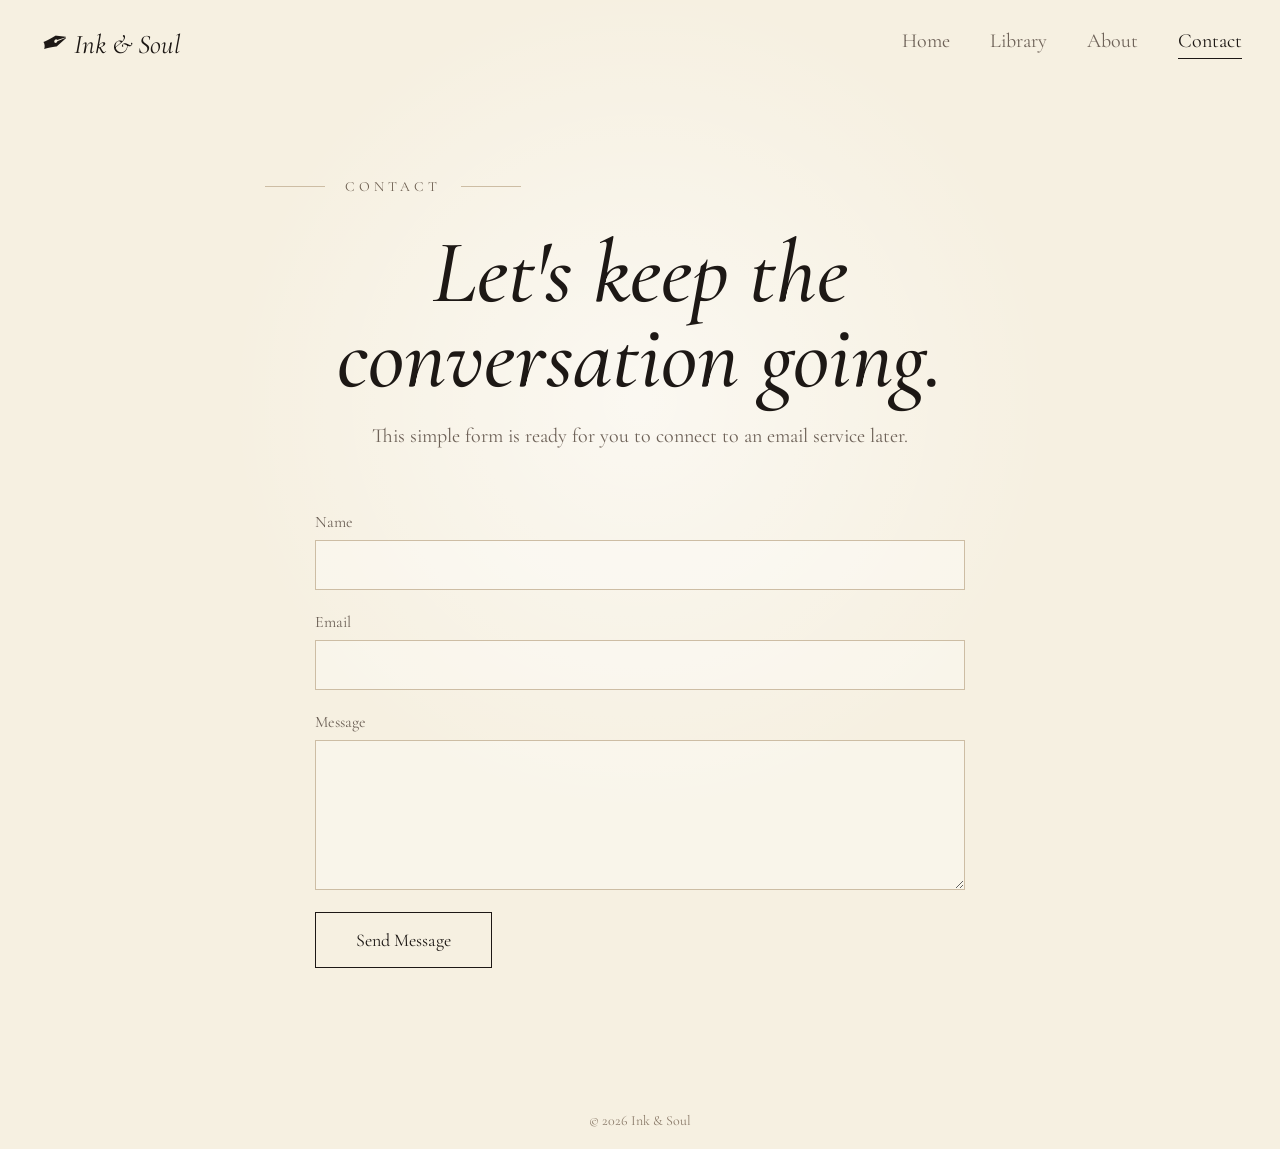
==== contact.html @ 9edda0e9 "Add files via upload" ====
<!DOCTYPE html>
<html lang="en">
<head>
  <meta charset="UTF-8">
  <meta name="viewport" content="width=device-width, initial-scale=1.0">
  <title>Contact — Ink & Soul</title>
  <link rel="stylesheet" href="style.css">
</head>
<body>
  <header class="site-header">
    <a class="brand" href="index.html"><span class="brand-mark">✒</span><span>Ink &amp; Soul</span></a>
    <button class="menu-toggle" aria-label="Open menu">☰</button>
    <nav class="nav">
      <a href="index.html">Home</a>
      <a href="library.html">Library</a>
      <a href="about.html">About</a>
      <a class="active" href="contact.html">Contact</a>
    </nav>
  </header>

  <main class="page narrow">
    <div class="eyebrow"><span></span> CONTACT <span></span></div>
    <h1>Let's keep the conversation going.</h1>
    <p class="page-intro">This simple form is ready for you to connect to an email service later.</p>

    <form class="contact-form" onsubmit="handleContact(event)">
      <label>Name<input type="text" name="name" required></label>
      <label>Email<input type="email" name="email" required></label>
      <label>Message<textarea name="message" rows="6" required></textarea></label>
      <button class="button" type="submit">Send Message</button>
      <p id="form-message" class="form-message"></p>
    </form>
  </main>

  <footer>© <span class="year"></span> Ink &amp; Soul</footer>
  <script src="script.js"></script>
</body>
</html>
---- style.css ----
@import url('https://fonts.googleapis.com/css2?family=Cormorant+Garamond:ital,wght@0,400;0,500;0,600;1,400&family=Libre+Baskerville:wght@400;700&display=swap');

:root {
  --paper: #f6f0e1;
  --ink: #1d1815;
  --muted: #6e6258;
  --line: #cdbda4;
  --accent: #9a7656;
}

* { box-sizing: border-box; }

html { scroll-behavior: smooth; }

body {
  margin: 0;
  min-height: 100vh;
  background:
    radial-gradient(circle at 50% 35%, rgba(255,255,255,.55), transparent 42%),
    var(--paper);
  color: var(--ink);
  font-family: "Libre Baskerville", Georgia, serif;
}

.site-header {
  height: 88px;
  padding: 20px 3%;
  display: flex;
  align-items: center;
  justify-content: space-between;
}

.brand {
  display: flex;
  align-items: center;
  gap: 8px;
  color: var(--ink);
  text-decoration: none;
  font-family: "Cormorant Garamond", Georgia, serif;
  font-size: 27px;
  font-style: italic;
}

.brand-mark {
  font-size: 34px;
  transform: rotate(-20deg);
  display: inline-block;
}

.nav { display: flex; gap: 40px; }

.nav a {
  color: var(--muted);
  text-decoration: none;
  font-family: "Cormorant Garamond", Georgia, serif;
  font-size: 20px;
  transition: color .2s;
}

.nav a:hover, .nav a.active {
  color: var(--ink);
}

.nav a.active {
  border-bottom: 1px solid var(--ink);
  padding-bottom: 5px;
}

.menu-toggle {
  display: none;
  border: 0;
  background: none;
  font-size: 26px;
  color: var(--ink);
}

.hero {
  min-height: calc(100vh - 128px);
  display: flex;
  align-items: center;
  flex-direction: column;
  text-align: center;
  padding: 90px 20px 80px;
}

.eyebrow {
  display: flex;
  align-items: center;
  gap: 20px;
  color: #6d5f51;
  font-family: "Cormorant Garamond", Georgia, serif;
  letter-spacing: 4px;
  font-size: 14px;
}

.eyebrow span {
  width: 60px;
  height: 1px;
  background: var(--line);
}

.hero h1 {
  margin: 45px 0 25px;
  font-family: "Cormorant Garamond", Georgia, serif;
  font-size: clamp(80px, 11vw, 155px);
  line-height: .75;
  font-weight: 500;
  font-style: italic;
  letter-spacing: -5px;
}

.tagline {
  margin: 30px 0 20px;
  font-family: "Cormorant Garamond", Georgia, serif;
  font-style: italic;
  font-size: 28px;
  color: var(--muted);
}

.intro {
  max-width: 610px;
  margin: 0 auto 50px;
  color: #685b50;
  font-family: "Cormorant Garamond", Georgia, serif;
  font-size: 22px;
  line-height: 1.55;
}

.button {
  display: inline-block;
  padding: 16px 40px;
  border: 1px solid var(--ink);
  background: transparent;
  color: var(--ink);
  text-decoration: none;
  font: 18px "Cormorant Garamond", Georgia, serif;
  cursor: pointer;
  transition: background .2s, color .2s;
}

.button:hover {
  background: var(--ink);
  color: var(--paper);
}

.page {
  max-width: 1100px;
  margin: 0 auto;
  padding: 90px 25px 110px;
  text-align: center;
}

.page h1 {
  margin: 35px 0 20px;
  font: italic 500 clamp(50px, 7vw, 90px)/.95 "Cormorant Garamond", Georgia, serif;
}

.page-intro {
  max-width: 650px;
  margin: 0 auto 60px;
  color: var(--muted);
  font: 20px/1.6 "Cormorant Garamond", Georgia, serif;
}

.cards {
  display: grid;
  grid-template-columns: repeat(3, 1fr);
  gap: 24px;
  text-align: left;
}

.card {
  padding: 35px;
  border: 1px solid var(--line);
  background: rgba(255,255,255,.18);
}

.card .type {
  color: var(--accent);
  font-size: 12px;
  letter-spacing: 3px;
}

.card h2 {
  font: 500 34px "Cormorant Garamond", Georgia, serif;
}

.card p {
  color: var(--muted);
  line-height: 1.7;
}

.read-more {
  color: var(--ink);
  font-family: "Cormorant Garamond", Georgia, serif;
  text-decoration: none;
}

.narrow { max-width: 800px; }

.prose {
  text-align: left;
  font: 22px/1.8 "Cormorant Garamond", Georgia, serif;
  color: var(--muted);
  margin-top: 45px;
}

.contact-form {
  max-width: 650px;
  margin: 40px auto 0;
  text-align: left;
}

.contact-form label {
  display: block;
  margin: 22px 0;
  color: var(--muted);
  font: 16px "Cormorant Garamond", Georgia, serif;
}

.contact-form input,
.contact-form textarea {
  display: block;
  width: 100%;
  margin-top: 8px;
  padding: 14px;
  border: 1px solid var(--line);
  background: rgba(255,255,255,.3);
  color: var(--ink);
  font: 17px Georgia, serif;
  outline: none;
}

.contact-form input:focus,
.contact-form textarea:focus {
  border-color: var(--ink);
}

.form-message {
  color: var(--muted);
  font-size: 14px;
}

footer {
  text-align: center;
  padding: 20px;
  color: #8a7a69;
  font: 14px "Cormorant Garamond", Georgia, serif;
}

@media (max-width: 700px) {
  .site-header { height: 75px; padding: 16px 5%; }
  .menu-toggle { display: block; }
  .nav {
    display: none;
    position: absolute;
    top: 75px;
    right: 5%;
    left: 5%;
    padding: 20px;
    flex-direction: column;
    gap: 18px;
    background: var(--paper);
    border: 1px solid var(--line);
    z-index: 10;
  }
  .nav.open { display: flex; }
  .hero { padding-top: 80px; }
  .hero h1 { font-size: 78px; letter-spacing: -3px; }
  .tagline { font-size: 24px; }
  .intro { font-size: 20px; }
  .cards { grid-template-columns: 1fr; }
  .page { padding-top: 65px; }
}
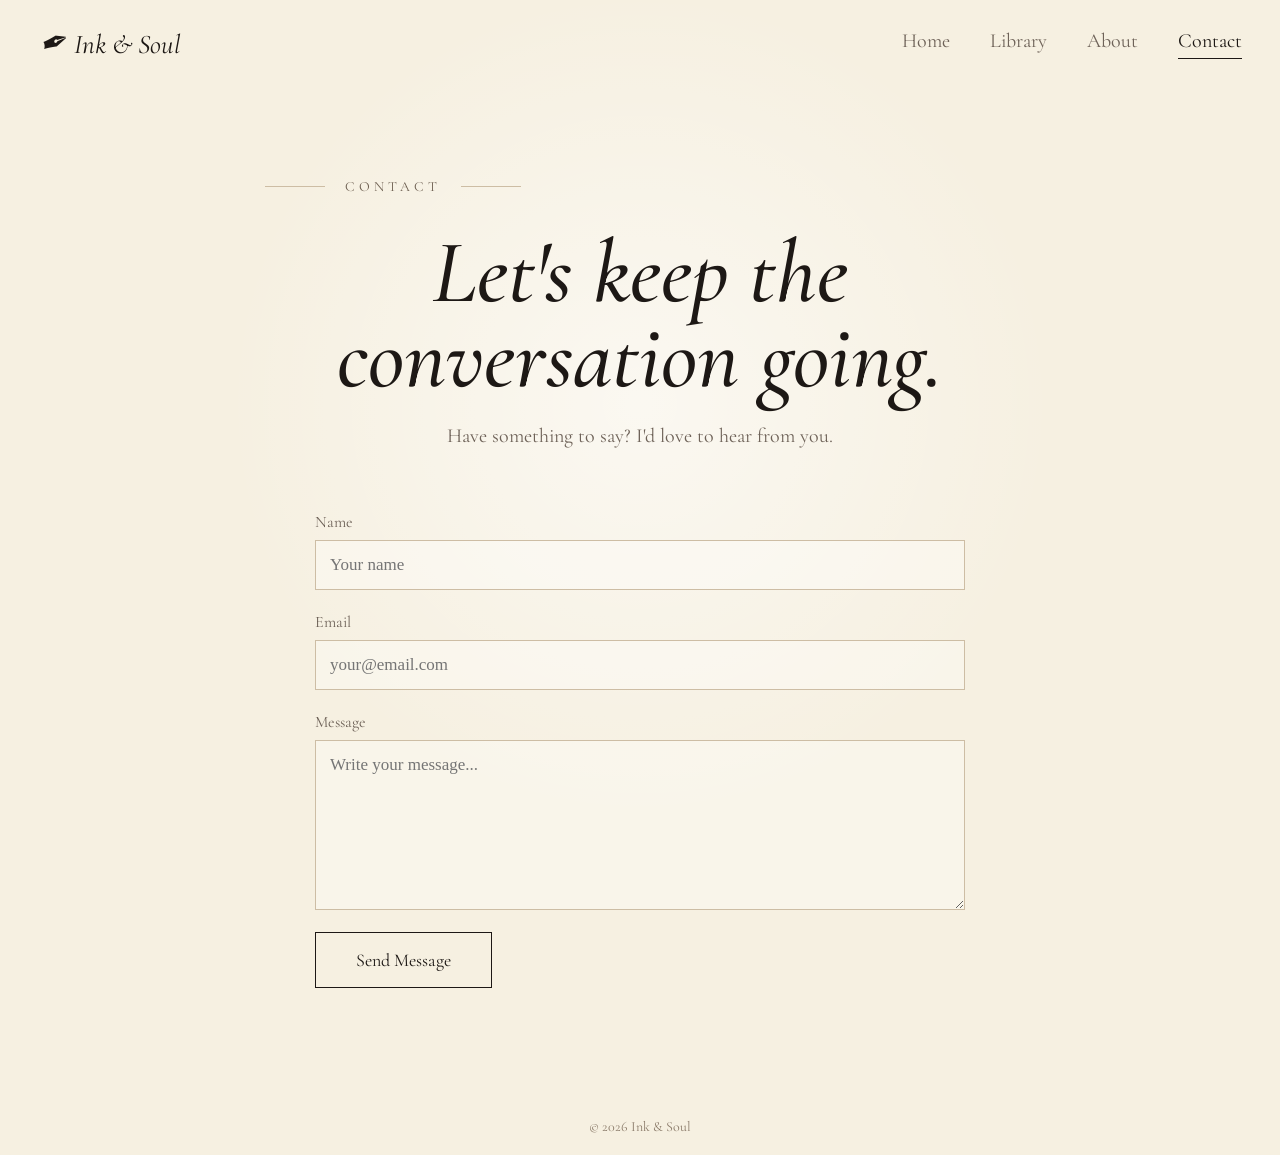
==== commit b0c3ac87: "Update contact.html" ====
--- a/contact.html
+++ b/contact.html
@@ -3,36 +3,115 @@
 <head>
   <meta charset="UTF-8">
   <meta name="viewport" content="width=device-width, initial-scale=1.0">
+
   <title>Contact — Ink & Soul</title>
+
   <link rel="stylesheet" href="style.css">
 </head>
+
 <body>
+
   <header class="site-header">
-    <a class="brand" href="index.html"><span class="brand-mark">✒</span><span>Ink &amp; Soul</span></a>
-    <button class="menu-toggle" aria-label="Open menu">☰</button>
+
+    <a class="brand" href="index.html">
+      <span class="brand-mark">✒</span>
+      <span>Ink &amp; Soul</span>
+    </a>
+
+    <button class="menu-toggle" aria-label="Open menu">
+      ☰
+    </button>
+
     <nav class="nav">
       <a href="index.html">Home</a>
       <a href="library.html">Library</a>
       <a href="about.html">About</a>
       <a class="active" href="contact.html">Contact</a>
     </nav>
+
   </header>
 
+
   <main class="page narrow">
-    <div class="eyebrow"><span></span> CONTACT <span></span></div>
+
+    <div class="eyebrow">
+      <span></span>
+      CONTACT
+      <span></span>
+    </div>
+
     <h1>Let's keep the conversation going.</h1>
-    <p class="page-intro">This simple form is ready for you to connect to an email service later.</p>
 
-    <form class="contact-form" onsubmit="handleContact(event)">
-      <label>Name<input type="text" name="name" required></label>
-      <label>Email<input type="email" name="email" required></label>
-      <label>Message<textarea name="message" rows="6" required></textarea></label>
-      <button class="button" type="submit">Send Message</button>
-      <p id="form-message" class="form-message"></p>
+    <p class="page-intro">
+      Have something to say? I'd love to hear from you.
+    </p>
+
+
+    <!-- CONTACT FORM -->
+
+    <form
+      class="contact-form"
+      action="https://formspree.io/f/xppalnez"
+      method="POST"
+    >
+
+      <label>
+        Name
+
+        <input
+          type="text"
+          name="name"
+          placeholder="Your name"
+          required
+        >
+
+      </label>
+
+
+      <label>
+        Email
+
+        <input
+          type="email"
+          name="email"
+          placeholder="your@email.com"
+          required
+        >
+
+      </label>
+
+
+      <label>
+        Message
+
+        <textarea
+          name="message"
+          rows="7"
+          placeholder="Write your message..."
+          required
+        ></textarea>
+
+      </label>
+
+
+      <button
+        class="button"
+        type="submit"
+      >
+        Send Message
+      </button>
+
     </form>
+
   </main>
 
-  <footer>© <span class="year"></span> Ink &amp; Soul</footer>
+
+  <footer>
+    © <span class="year"></span> Ink &amp; Soul
+  </footer>
+
+
   <script src="script.js"></script>
+
 </body>
 </html>
